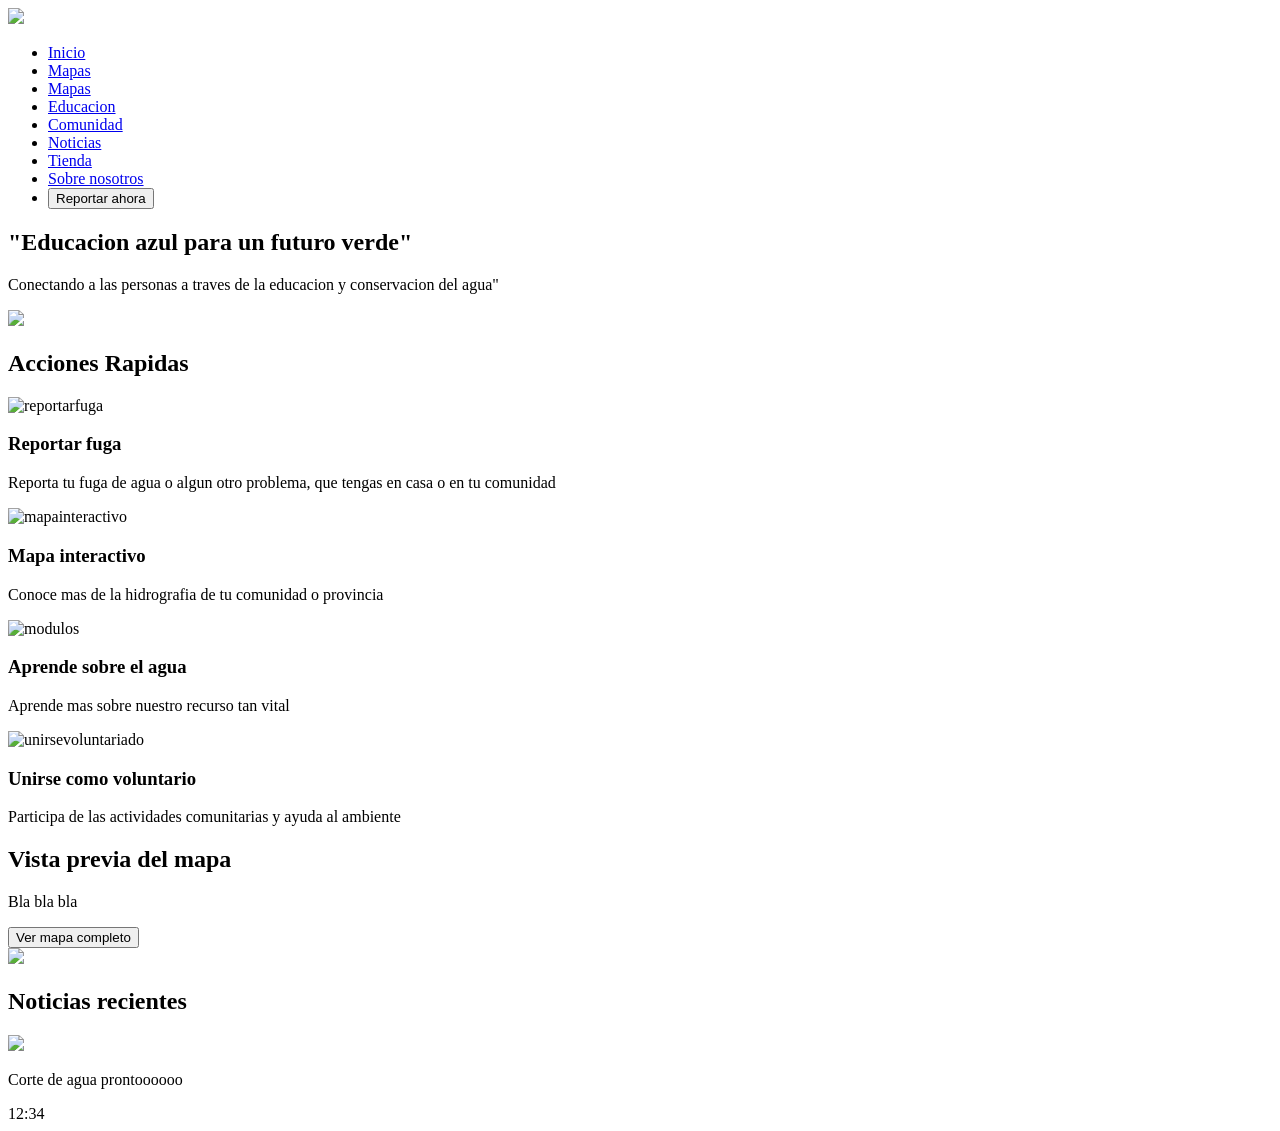
==== index.html @ cac5df7e "Este es el index sin revisar" ====
<!DOCTYPE html>
<html lang="en">
<head>
    <meta charset="UTF-8">
    <meta name="viewport" content="width=device-width, initial-scale=1.0">
    <title>CleardropWebPage</title>
</head>
<body>
    <header>
        <img src="#cleardroplogo"> <!--Esto va en la esquina superior izquierda-->
        <nav class="Menu-navegacion"> <!--Falta llenar el nav con las direcciones de las otras paginas-->
            <ul>
                <li><a href="#inicio">Inicio</a></li>
                <li><a href="#mapas">Mapas</a></li>
                <li><a href="#reportes">Mapas</a></li>
                <li><a href="#educacion">Educacion</a></li>
                <li><a href="#comunidad">Comunidad</a></li>
                <li><a href="#noticias">Noticias</a></li>
                <li><a href="#tienda">Tienda</a></li>
                <li><a href="#sobrenosotros">Sobre nosotros</a></li>
                <li><button type="button" class="reportar">Reportar ahora</button></li> <!--Boton de reporte. Debe ir en la esquina superior derecha-->
            </ul>
        </nav>
    </header>
    <main>
        <section class="hero">
            <h1>"Educacion azul para un futuro verde"</h1>
            <p>Conectando a las personas a traves de la educacion y conservacion del agua"</p><!--Modificar este parrafo con uno nuestro.-->
            <img src="#cleardroplogogrande">
        </section>
        <section class="quick-actions">
            <h2>Acciones Rapidas</h2><!--Cambien el nombre, no me gusta-->
            <div class="cards-container">
                <article class="card">
                    <img src="#reportarfugaimagen" alt="reportarfuga">
                    <h3>Reportar fuga</h3>
                    <p>Reporta tu fuga de agua o algun otro problema, que tengas en casa o en tu comunidad</p><!--Arreglar-->
                </article>
                <article class="card">
                    <img src="#mapaimagen" alt="mapainteractivo">
                    <h3>Mapa interactivo</h3>
                    <p>Conoce mas de la hidrografia de tu comunidad o provincia</p><!--Arreglar-->
                </article>
                <article class="card">
                    <img src="#modulosimagen" alt="modulos">
                    <h3>Aprende sobre el agua</h3>
                    <p>Aprende mas sobre nuestro recurso tan vital<p><!--Arreglar-->
                </article>
                <article class="card">
                    <img src="unirsevoluntariadoimagen" alt="unirsevoluntariado">
                    <h3>Unirse como voluntario</h3>
                    <p>Participa de las actividades comunitarias y ayuda al ambiente</p><!--Arreglar-->
                </article>
            </div>
        </section>
        <section class="map-preview">
            <h2>Vista previa del mapa</h2>
            <p>Bla bla bla</p><!--Agregar descripcion-->
            <button class="buttonmap">Ver mapa completo</button>
            <div class="map-container"></div> <!--Revisar y terminar toda esta seccion que viene, o sea el div-->
            <img src="mapagrande"> <!--Esta imagen es para simular el mapa en tiempo real que queremos tener-->
        </section>
        <section class="noticias">
            <h2>Noticias recientes</h2>
            <div class="noticias-banner">
                <img src="#icono-campanaroja-notificacion">
                <p>Corte de agua prontoooooo</p>
                <time>12:34</time><!--Se supone que la hora va a la derecha-->
            </div>
        </section>
    </main>
</body>
</html>
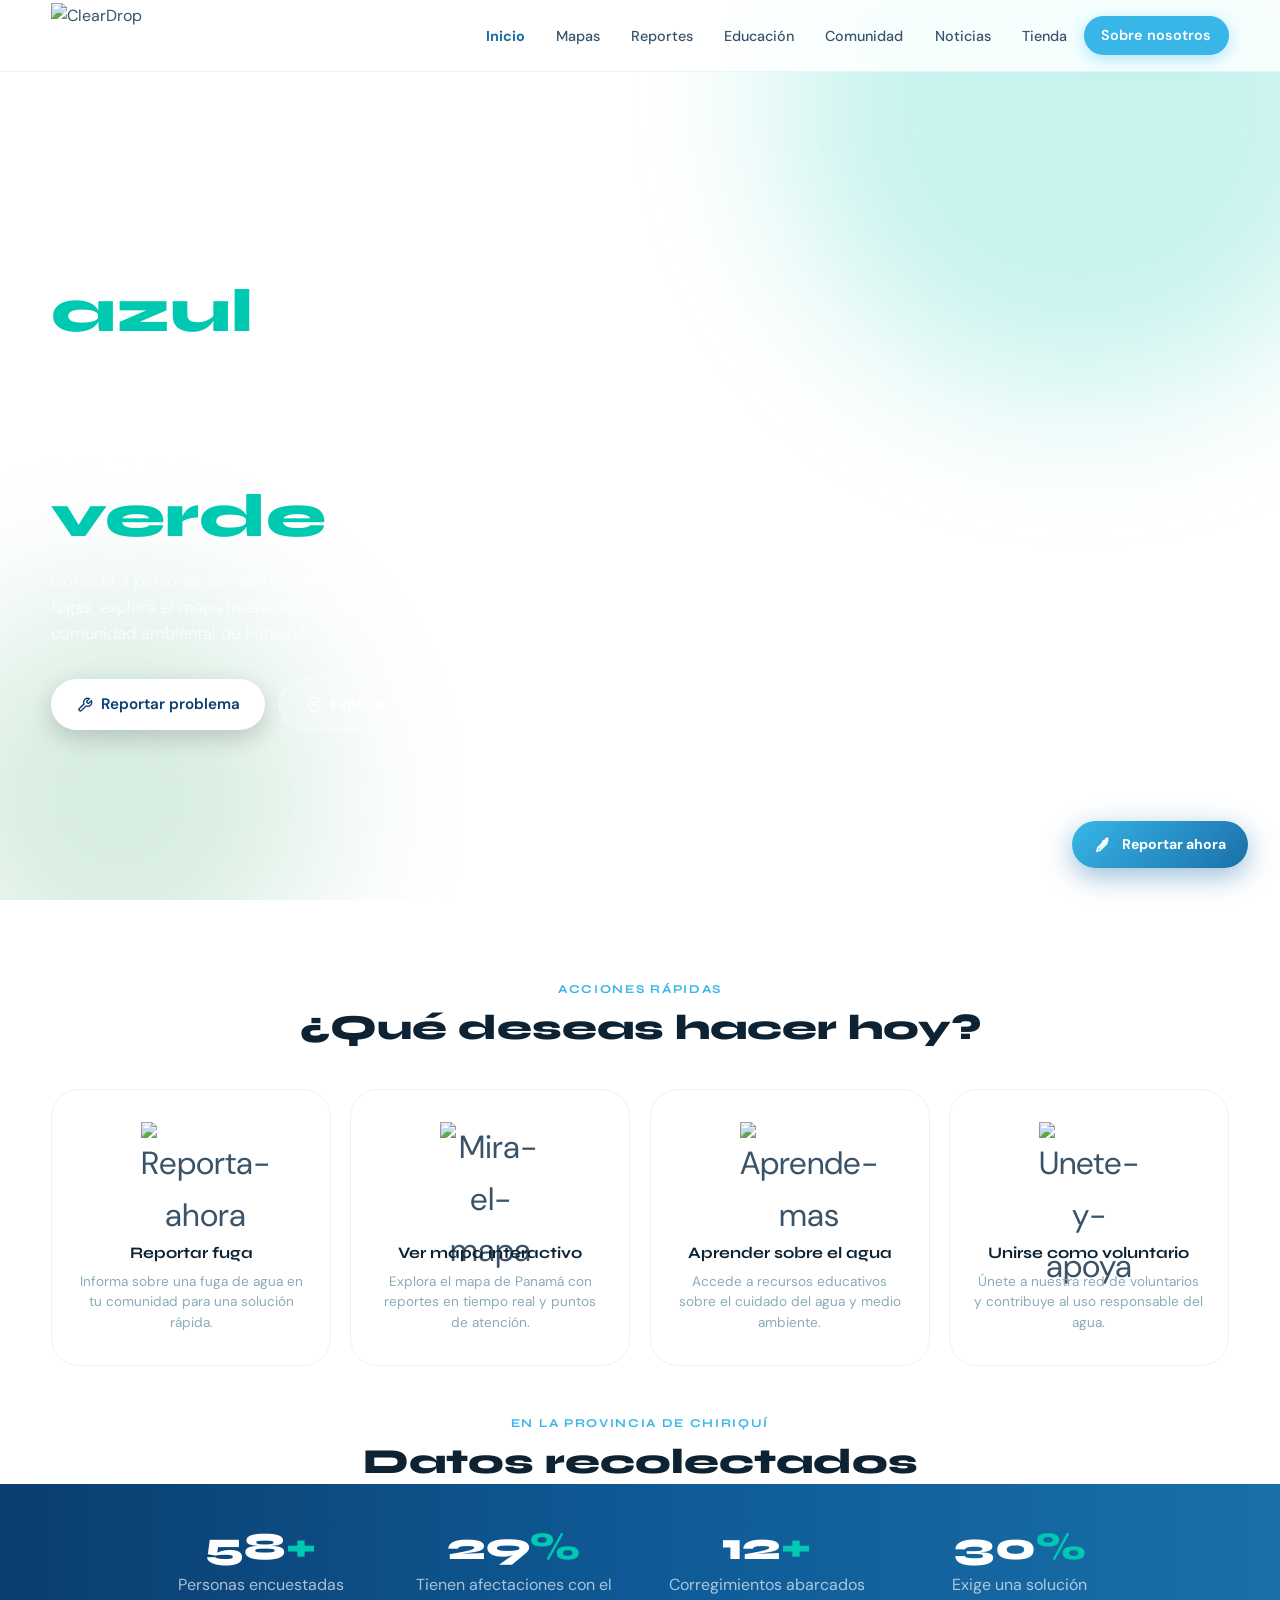
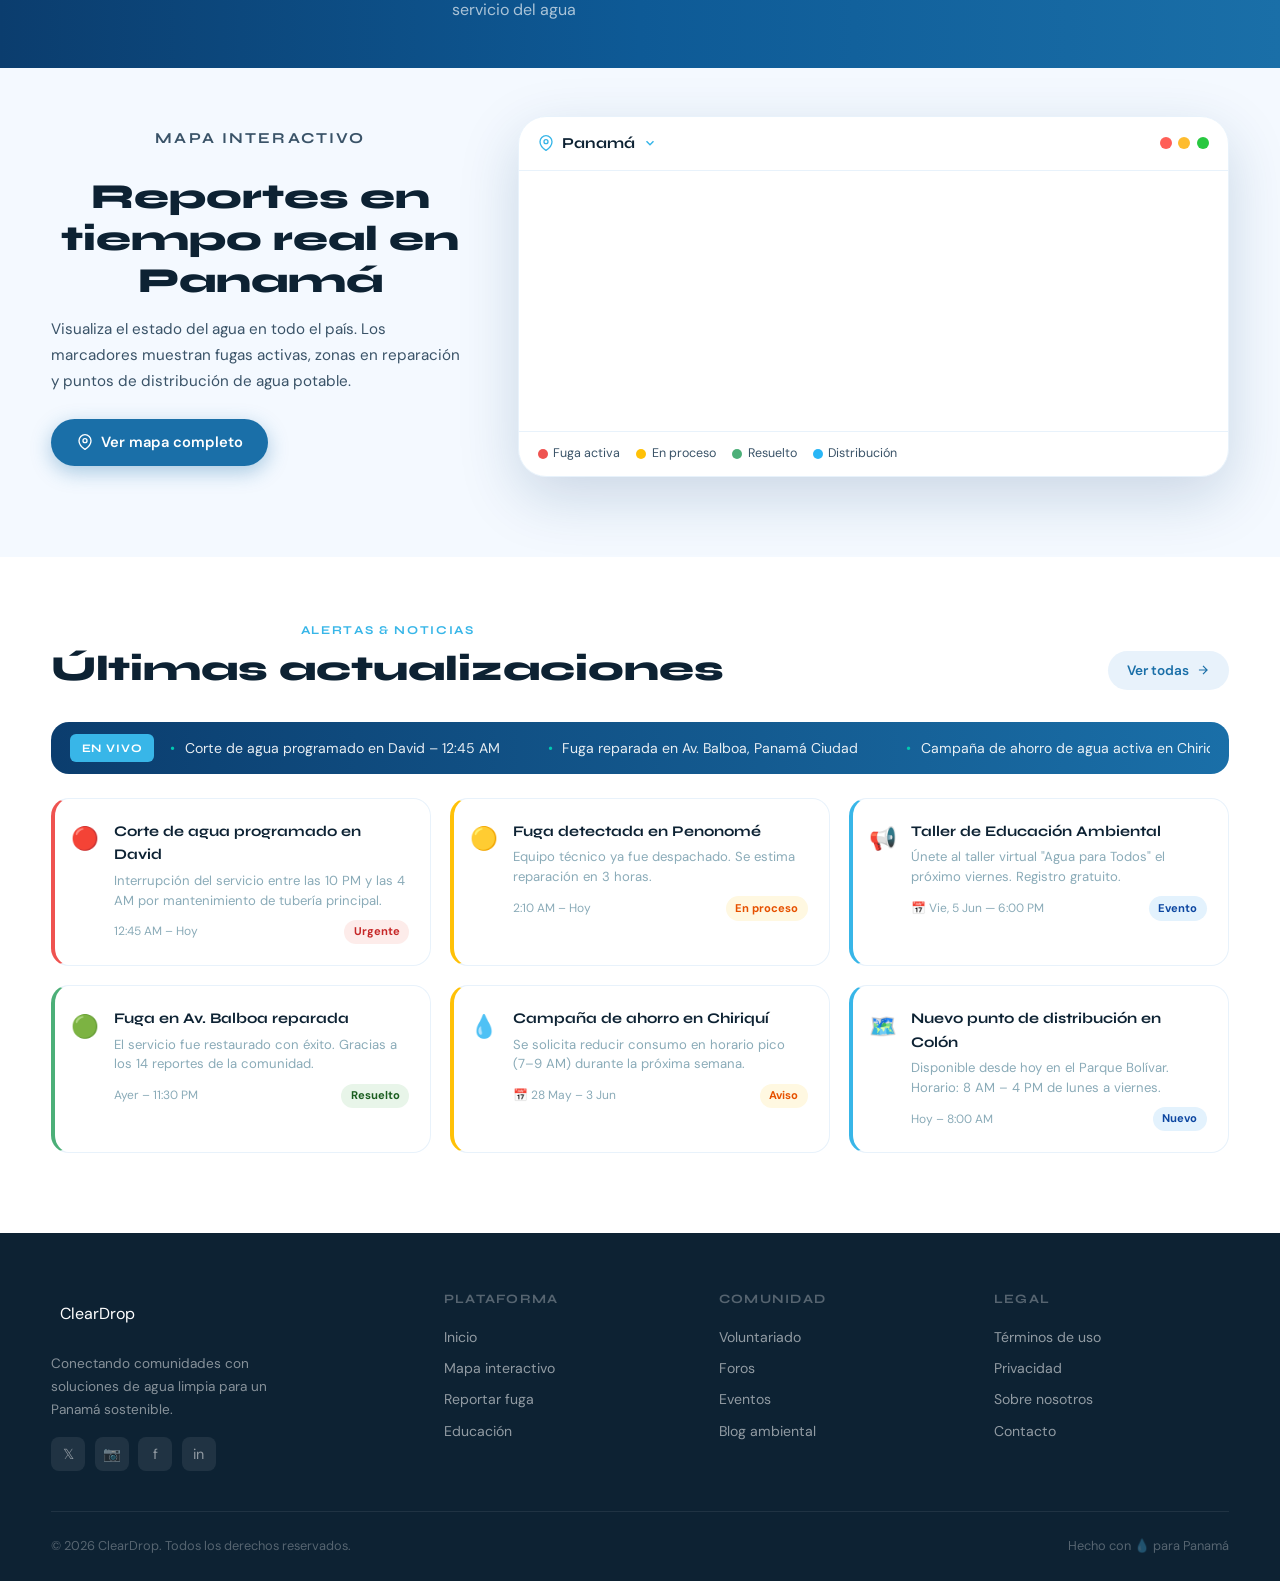
==== commit 61fb5071: "Add files via upload" ====
--- a/index.html
+++ b/index.html
@@ -1,73 +1,652 @@
 <!DOCTYPE html>
-<html lang="en">
+<html lang="es">
 <head>
-    <meta charset="UTF-8">
-    <meta name="viewport" content="width=device-width, initial-scale=1.0">
-    <title>CleardropWebPage</title>
+<meta charset="UTF-8" />
+<meta name="viewport" content="width=device-width, initial-scale=1.0" />
+<title>ClearDrop</title>
+<meta name="description" content="ClearDrop busca conectar y dar voz a las comunidades afectadas por problemas del agua"/>
+<meta content="img/Logosinfondo.png" property="og:image"/>
+
+<!-- Google Fonts -->
+<link rel="preconnect" href="https://fonts.googleapis.com" />
+<link rel="preconnect" href="https://fonts.gstatic.com" crossorigin />
+<link href="https://fonts.googleapis.com/css2?family=Syne:wght@400;600;700;800&family=DM+Sans:ital,opsz,wght@0,9..40,300;0,9..40,400;0,9..40,500;1,9..40,300&display=swap" rel="stylesheet" />
+
+<!-- Leaflet CSS & JS para el mapa dinamico--> <!--No está terminada esta parte, falta agregar el mapa a la página web como tal-->
+<!--<link rel="stylesheet" href="https://cdnjs.cloudflare.com/ajax/libs/leaflet/1.9.4/leaflet.min.css"/>
+<script src="https://cdnjs.cloudflare.com/ajax/libs/leaflet/1.9.4/leaflet.min.js"></script>-->
+
+<!-- Google Fonts -->
+  <link rel="preconnect" href="https://fonts.googleapis.com" />
+  <link rel="preconnect" href="https://fonts.gstatic.com" crossorigin />
+  <link href="https://fonts.googleapis.com/css2?family=Syne:wght@400;600;700;800&family=DM+Sans:ital,opsz,wght@0,9..40,300;0,9..40,400;0,9..40,500;1,9..40,300&display=swap" rel="stylesheet" />
+
+<link rel="stylesheet" href="style.css" />
+<script src="script.js" defer></script>
 </head>
 <body>
-    <header>
-        <img src="#cleardroplogo"> <!--Esto va en la esquina superior izquierda-->
-        <nav class="Menu-navegacion"> <!--Falta llenar el nav con las direcciones de las otras paginas-->
-            <ul>
-                <li><a href="#inicio">Inicio</a></li>
-                <li><a href="#mapas">Mapas</a></li>
-                <li><a href="#reportes">Mapas</a></li>
-                <li><a href="#educacion">Educacion</a></li>
-                <li><a href="#comunidad">Comunidad</a></li>
-                <li><a href="#noticias">Noticias</a></li>
-                <li><a href="#tienda">Tienda</a></li>
-                <li><a href="#sobrenosotros">Sobre nosotros</a></li>
-                <li><button type="button" class="reportar">Reportar ahora</button></li> <!--Boton de reporte. Debe ir en la esquina superior derecha-->
-            </ul>
-        </nav>
-    </header>
-    <main>
-        <section class="hero">
-            <h1>"Educacion azul para un futuro verde"</h1>
-            <p>Conectando a las personas a traves de la educacion y conservacion del agua"</p><!--Modificar este parrafo con uno nuestro.-->
-            <img src="#cleardroplogogrande">
-        </section>
-        <section class="quick-actions">
-            <h2>Acciones Rapidas</h2><!--Cambien el nombre, no me gusta-->
-            <div class="cards-container">
-                <article class="card">
-                    <img src="#reportarfugaimagen" alt="reportarfuga">
-                    <h3>Reportar fuga</h3>
-                    <p>Reporta tu fuga de agua o algun otro problema, que tengas en casa o en tu comunidad</p><!--Arreglar-->
-                </article>
-                <article class="card">
-                    <img src="#mapaimagen" alt="mapainteractivo">
-                    <h3>Mapa interactivo</h3>
-                    <p>Conoce mas de la hidrografia de tu comunidad o provincia</p><!--Arreglar-->
-                </article>
-                <article class="card">
-                    <img src="#modulosimagen" alt="modulos">
-                    <h3>Aprende sobre el agua</h3>
-                    <p>Aprende mas sobre nuestro recurso tan vital<p><!--Arreglar-->
-                </article>
-                <article class="card">
-                    <img src="unirsevoluntariadoimagen" alt="unirsevoluntariado">
-                    <h3>Unirse como voluntario</h3>
-                    <p>Participa de las actividades comunitarias y ayuda al ambiente</p><!--Arreglar-->
-                </article>
-            </div>
-        </section>
-        <section class="map-preview">
-            <h2>Vista previa del mapa</h2>
-            <p>Bla bla bla</p><!--Agregar descripcion-->
-            <button class="buttonmap">Ver mapa completo</button>
-            <div class="map-container"></div> <!--Revisar y terminar toda esta seccion que viene, o sea el div-->
-            <img src="mapagrande"> <!--Esta imagen es para simular el mapa en tiempo real que queremos tener-->
-        </section>
-        <section class="noticias">
-            <h2>Noticias recientes</h2>
-            <div class="noticias-banner">
-                <img src="#icono-campanaroja-notificacion">
-                <p>Corte de agua prontoooooo</p>
-                <time>12:34</time><!--Se supone que la hora va a la derecha-->
-            </div>
-        </section>
-    </main>
+
+<!-- =========================================================
+
+NAVBAR
+
+========================================================= -->
+<nav class="navbar">
+<div class="container">
+
+<!-- Logo -->
+<!--<img src="img/Logosinfondo.png" class="nav-logo" alt="ClearDropLogo">-->
+<img src="img/Captura_de_pantalla_2026-05-28_153221-removebg-preview.png" class="nav-logo-nombre" alt="ClearDrop">
+
+<!-- Droplet SVG Logo -->
+ <!--
+<svg viewBox="0 0 36 36" fill="none" xmlns="http://www.w3.org/2000/svg">
+<path d="M18 3C18 3 6 14.5 6 22C6 28.627 11.373 34 18 34C24.627 34 30 28.627 30 22C30 14.5 18 3Z" fill="url(#dropGrad)" />
+<path d="M14 24C14 24 16 20 20 20C22 20 23.5 21 24 22" stroke="white" stroke-width="1.8" stroke-linecap="round" />
+<circle cx="20" cy="17" r="2.5" fill="white" opacity=".7" />
+<defs>
+<linearGradient id="dropGrad" x1="6" y1="3" x2="30" y2="34" gradientUnits="userSpaceOnUse">
+<stop stop-color="#38B6E8"/>
+<stop offset="1" stop-color="#0B7DBD"/>
+</linearGradient>
+</defs>
+</svg>
+<span class="nav-logo-text">Clear<span>Drop</span></span>
+</a> -->
+
+<!-- links para las otras secciones. Aún no están configuradas -->
+<ul class="nav-links">
+<li><a href="prueba1.html" class="active">Inicio</a></li>
+<li><a href="#mapa">Mapas</a></li>
+<li><a href="#reportes">Reportes</a></li>
+<li><a href="#educacion">Educación</a></li>
+<li><a href="#comunidad">Comunidad</a></li>
+<li><a href="#noticias">Noticias</a></li>
+<li><a href="#tienda">Tienda</a></li>
+<li><a href="#nosotros" class="nav-cta">Sobre nosotros</a></li>
+</ul>
+
+<!-- Menú de hamburguesa para dispositivos móviles -->
+<button class="nav-hamburger" id="menuBtn" aria-label="Abrir menú">
+<span></span><span></span><span></span>
+</button>
+</div>
+</nav>
+
+<!-- Interfaz del nav en móviles -->
+<div class="mobile-nav" id="mobileNav">
+<button class="mobile-nav-close" id="menuClose">✕</button>
+<a href="prueba1.html">Inicio</a>
+<a href="#mapa">Mapas</a>
+<a href="#reportes">Reportes</a>
+<a href="#educacion">Educación</a>
+<a href="#comunidad">Comunidad</a>
+<a href="#tienda">Tienda</a>
+<a href="#noticias">Noticias</a>
+<a href="#nosotros">Sobre nosotros</a>
+</div>
+
+<!-- =========================================================
+
+HERO
+
+========================================================= -->
+<section class="hero" id="inicio">
+<!--Video hero-->
+<video autoplay muted loop playinline class="hero-video"> <!--Esto permite que el video se reproduzca en bucle, al igual que en silencio. El playinline es para que se reproduzca en el lugar donde se define-->
+    <source src="video/herovideoCD.mp4" type="video/mp4">
+</video>
+
+<div class="hero-blob hero-blob-1"></div>
+<div class="hero-blob hero-blob-2"></div>
+
+<div class="container">
+
+<div class="hero-content">
+<!--<div class="hero-badge">
+<span class="hero-badge-dot"></span>
+Plataforma activa en Panamá
+</div>-->
+
+<h1 class="hero-title">
+Educación <span>azul</span><br/>para un futuro <span>verde</span>
+</h1>
+
+<p class="hero-sub">
+Conecta a personas con soluciones de agua. Reporta fugas, explora el mapa interactivo y únete a la comunidad ambiental de Panamá.
+</p>
+
+<div class="hero-actions">
+<a href="#reportes" class="btn btn-primary">
+
+<!-- wrench icon -->
+<svg width="16" height="16" fill="none" stroke="currentColor" stroke-width="2" viewBox="0 0 24 24"><path d="M14.7 6.3a1 1 0 0 0 0 1.4l1.6 1.6a1 1 0 0 0 1.4 0l3.77-3.77a6 6 0 0 1-7.94 7.94l-6.91 6.91a2.12 2.12 0 0 1-3-3l6.91-6.91a6 6 0 0 1 7.94-7.94l-3.76 3.76z"/></svg>
+Reportar problema
+</a>
+
+<a href="#mapa" class="btn btn-outline">
+<svg width="16" height="16" fill="none" stroke="currentColor" stroke-width="2" viewBox="0 0 24 24"><path d="M21 10c0 7-9 13-9 13s-9-6-9-13a9 9 0 0 1 18 0z"/><circle cx="12" cy="10" r="3"/></svg>
+Explorar mapa
+</a>
+</div>
+</div>
+
+<!-- Visual --> <!--
+<div class="hero-visual">
+<div class="drop-container">-->
+
+<!-- Big animated water drop SVG --><!--
+<svg class="drop-svg" viewBox="0 0 260 300" xmlns="http://www.w3.org/2000/svg">
+<defs>
+<radialGradient id="dg1" cx="40%" cy="30%" r="65%">
+<stop offset="0%" stop-color="#72EAD0"/>
+<stop offset="50%" stop-color="#38B6E8"/>
+<stop offset="100%" stop-color="#0B5C9E"/>
+</radialGradient>
+
+<radialGradient id="dg2" cx="35%" cy="25%" r="45%">
+<stop offset="0%" stop-color="rgba(255,255,255,.55)"/>
+<stop offset="100%" stop-color="rgba(255,255,255,0)"/>
+</radialGradient>
+
+<filter id="soft-shadow">
+<feDropShadow dx="0" dy="10" stdDeviation="18" flood-color="rgba(0,40,80,.4)"/>
+</filter>
+
+</defs>-->
+
+<!-- Main drop body --><!--
+<path d="M130 20 C130 20 30 110 30 180 C30 235 75 275 130 275 C185 275 230 235 230 180 C230 110 130 20 130 20 Z"
+fill="url(#dg1)" filter="url(#soft-shadow)"/>-->
+
+<!-- Specular highlight --><!--
+<path d="M130 20 C130 20 30 110 30 180 C30 235 75 275 130 275 C185 275 230 235 230 180 C230 110 130 20 130 20 Z"
+fill="url(#dg2)"/>-->
+
+<!-- Inner shine --><!--
+<ellipse cx="100" cy="110" rx="18" ry="32" fill="rgba(255,255,255,.28)" transform="rotate(-20,100,110)"/>
+-->
+
+<!-- Leaf icon inside drop --><!--
+<g transform="translate(75, 145) scale(1.1)">-->
+
+<!-- leaf shape --><!--
+<path d="M50 10 C80 10 90 40 60 60 C50 66 30 60 20 45 C10 30 20 10 50 10 Z" fill="#4CAF78" opacity=".9"/>
+<path d="M50 10 C50 10 50 40 35 60" stroke="rgba(255,255,255,.7)" stroke-width="1.8" stroke-linecap="round" fill="none"/>
+<path d="M50 10 C50 10 65 35 55 58" stroke="rgba(255,255,255,.5)" stroke-width="1.2" stroke-linecap="round" fill="none"/>
+</g>
+</svg>-->
+
+<!-- Ripple rings --><!--
+<div class="ripple-ring"></div>
+<div class="ripple-ring"></div>
+<div class="ripple-ring"></div>
+</div>-->
+
+<!-- Stat chips --><!---
+<div class="stat-chip stat-chip-1">
+<div class="chip-icon" style="background:#E8F6FD">💧</div>
+<div>
+<div style="font-size:.7rem;color:var(--gray-mid);font-weight:400">Fugas reportadas</div>
+<div>1,240+</div>
+</div>
+</div>
+
+<div class="stat-chip stat-chip-2">
+<div class="chip-icon" style="background:#E8F9EE">🌿</div>
+<div>
+<div style="font-size:.7rem;color:var(--gray-mid);font-weight:400">Voluntarios activos</div>
+<div>3,800+</div>
+</div>
+</div>
+</div>
+</div>-->
+
+<!-- Wave --><!--
+<div class="hero-wave">
+<svg xmlns="http://www.w3.org/2000/svg" viewBox="0 0 1200 80" preserveAspectRatio="none">
+<path d="M0,40 C200,10 400,70 600,45 C800,20 1000,65 1200,40 L1200,80 L0,80 Z" fill="white"/>
+</svg>
+</div> -->
+</section>
+
+<!-- =========================================================
+
+QUICK ACTIONS
+
+========================================================= -->
+<section class="quick-actions" id="reportes">
+<div class="container">
+<div class="quick-actions-header reveal">
+<p class="section-label">Acciones rápidas</p>
+<h2 class="section-title">¿Qué deseas hacer hoy?</h2>
+</div>
+
+<div class="actions-grid">
+
+<!-- Card 1 -->
+<div class="action-card reveal">
+<div class="action-icon-wrap ac-blue">
+    <img src="img/reporteimg.png" alt="Reporta-ahora">
+</div>
+<h3 class="action-title">Reportar fuga</h3>
+<p class="action-desc">Informa sobre una fuga de agua en tu comunidad para una solución rápida.</p>
+</div>
+
+<!-- Card 2 -->
+<div class="action-card reveal" style="transition-delay:.08s">
+<div class="action-icon-wrap ac-teal">
+    <img src="img/mapaimg.png" alt="Mira-el-mapa">
+</div>
+<h3 class="action-title">Ver mapa interactivo</h3>
+<p class="action-desc">Explora el mapa de Panamá con reportes en tiempo real y puntos de atención.</p>
+</div>
+
+<!-- Card 3 -->
+<div class="action-card reveal" style="transition-delay:.16s" id="educacion">
+<div class="action-icon-wrap ac-green">
+    <img src="img/módulosimg.png" alt="Aprende-mas">
+</div>
+<h3 class="action-title">Aprender sobre el agua</h3>
+<p class="action-desc">Accede a recursos educativos sobre el cuidado del agua y medio ambiente.</p>
+</div>
+
+<!-- Card 4 -->
+<div class="action-card reveal" style="transition-delay:.24s" id="comunidad">
+<div class="action-icon-wrap ac-amber">
+    <img src="img/voluntariadoimg.png" alt="Unete-y-apoya">
+</div>
+<h3 class="action-title">Unirse como voluntario</h3>
+<p class="action-desc">Únete a nuestra red de voluntarios y contribuye al uso responsable del agua.</p>
+</div>
+</div>
+</div>
+</section>
+
+<!-- =========================================================
+
+STATS STRIP
+
+========================================================= -->
+<p class="section-label">En la provincia de Chiriquí</p>
+<h2 class="section-title">Datos recolectados</h2>
+<div class="stats-strip">
+<div class="container">
+<div class="stats-grid">
+<div class="stat-item reveal">
+<div class="stat-value" data-target="121">0<span>+</span></div>
+<div class="stat-label">Personas encuestadas</div>
+</div>
+
+<div class="stat-item reveal" style="transition-delay:.1s">
+<div class="stat-value" data-target="61">0<span>%</span></div>
+<div class="stat-label">Tienen afectaciones con el servicio del agua</div>
+</div>
+
+<div class="stat-item reveal" style="transition-delay:.2s">
+<div class="stat-value" data-target="25">0<span>+</span></div>
+<div class="stat-label">Corregimientos abarcados</div>
+</div>
+
+<div class="stat-item reveal" style="transition-delay:.3s">
+<div class="stat-value" data-target="62">0<span>%</span></div>
+<div class="stat-label">Exige una solución</div>
+</div>
+</div>
+</div>
+</div>
+
+<!-- =========================================================
+
+Mapa referencia: Lo siguiente es solo una idea visual del mapa que vincularemos con un API, es por es que por el momento colocamos esto.
+
+========================================================= -->
+<!--<section class="map-section" id="mapa">
+<div class="container">-->
+
+<!-- Info --><!--
+<div class="map-info reveal">
+<p class="section-label">Mapa interactivo</p>
+<h2 class="section-title">Reportes en tiempo real en Panamá</h2>
+<p>Visualiza el estado del agua en todo el país. Los marcadores muestran fugas activas, zonas en reparación y puntos de distribución de agua potable.</p>
+<a href="#" class="btn-map">
+<svg width="16" height="16" fill="none" stroke="currentColor" stroke-width="2" viewBox="0 0 24 24"><path d="M21 10c0 7-9 13-9 13s-9-6-9-13a9 9 0 0 1 18 0z"/><circle cx="12" cy="10" r="3"/></svg>
+Ver mapa completo
+</a>
+</div>-->
+
+<!-- Widget --><!--
+<div class="map-widget reveal" style="transition-delay:.15s">
+<div class="map-widget-header">
+<div class="map-selector">
+<svg width="16" height="16" fill="none" stroke="currentColor" stroke-width="2" viewBox="0 0 24 24"><path d="M21 10c0 7-9 13-9 13s-9-6-9-13a9 9 0 0 1 18 0z"/><circle cx="12" cy="10" r="3"/></svg>
+Panamá
+<svg width="14" height="14" fill="none" stroke="currentColor" stroke-width="2.5" viewBox="0 0 24 24"><path d="M6 9l6 6 6-6"/></svg>
+</div>
+
+<div class="traffic-lights">
+<span class="tl-red"></span>
+<span class="tl-amber"></span>
+<span class="tl-green"></span>
+</div>
+</div>
+
+<div class="map-canvas" id="mapCanvas">-->
+
+<!-- Panama SVG map (simplified outline) --><!--
+<svg class="panama-map" viewBox="0 0 700 220" xmlns="http://www.w3.org/2000/svg">
+<defs>
+<linearGradient id="landGrad" x1="0" y1="0" x2="0" y2="1">
+<stop offset="0%" stop-color="#C8E6A0"/>
+<stop offset="100%" stop-color="#9DCC72"/>
+</linearGradient>
+</defs>-->
+
+<!-- Simplified Panama land mass --><!--
+<path d="
+M 50,120 C 60,100 80,90 100,85 C 120,80 130,88 150,82
+C 175,75 190,60 215,55 C 235,51 245,58 265,54
+C 285,50 295,40 320,38 C 345,36 355,44 375,42
+C 400,40 415,30 440,28 C 465,26 475,35 500,33
+C 525,31 540,22 560,25 C 580,28 590,40 610,45
+C 630,50 645,45 660,55
+L 665,80 C 645,75 625,80 605,85
+C 580,90 565,82 545,88
+C 520,95 505,108 480,112
+C 460,115 445,108 425,112
+C 400,117 385,130 360,135
+C 340,139 325,132 305,138
+C 280,145 265,160 245,162
+C 225,164 210,155 190,158
+C 165,162 150,175 130,172
+C 110,169 100,155 80,150
+C 65,146 52,138 50,120 Z
+" fill="url(#landGrad)" stroke="#7AAD55" stroke-width="1.5"/>-->
+
+<!-- Canal zone highlight --><!--
+<path d="M 330,60 C 335,85 338,108 342,130" stroke="rgba(56,182,232,.7)" stroke-width="3" stroke-dasharray="5,3" fill="none"/>
+</svg>-->
+
+<!-- Markers --><!--
+<div class="map-marker red m1" data-tip="Fuga activa – Panamá Ciudad"></div>
+<div class="map-marker green m2" data-tip="Resuelto – Colón"></div>
+<div class="map-marker yellow m3" data-tip="En proceso – Chitré"></div>
+<div class="map-marker blue m4" data-tip="Distribución – Las Tablas"></div>
+<div class="map-marker green m5" data-tip="Resuelto – David"></div>
+<div class="map-marker red m6" data-tip="Fuga activa – Penonomé"></div>-->
+
+<!-- Tooltip --><!--
+<div class="map-tooltip" id="mapTooltip"></div>-->
+
+<!-- Zoom controls --><!--
+<div class="map-zoom">
+<button aria-label="Acercar">+</button>
+<button aria-label="Alejar">−</button>
+</div>
+</div>
+
+<div class="map-legend">
+<div class="legend-item"><div class="legend-dot" style="background:#EF5350"></div>Fuga activa</div>
+<div class="legend-item"><div class="legend-dot" style="background:#FFC107"></div>En proceso</div>
+<div class="legend-item"><div class="legend-dot" style="background:#4CAF78"></div>Resuelto</div>
+<div class="legend-item"><div class="legend-dot" style="background:#29B6F6"></div>Distribución</div>
+</div>
+</div>
+</div>
+</section>-->
+
+<!-- =========================================================
+       MAP PREVIEW
+  ========================================================= -->
+  <section class="map-section" id="mapa">
+    <div class="container">
+      <!-- Info -->
+      <div class="map-info reveal">
+        <p class="section-label">Mapa interactivo</p>
+        <h2 class="section-title">Reportes en tiempo real en Panamá</h2>
+        <p>Visualiza el estado del agua en todo el país. Los marcadores muestran fugas activas, zonas en reparación y puntos de distribución de agua potable.</p>
+        <a href="#" class="btn-map">
+          <svg width="16" height="16" fill="none" stroke="currentColor" stroke-width="2" viewBox="0 0 24 24"><path d="M21 10c0 7-9 13-9 13s-9-6-9-13a9 9 0 0 1 18 0z"/><circle cx="12" cy="10" r="3"/></svg>
+          Ver mapa completo
+        </a>
+      </div>
+
+      <!-- Widget -->
+      <div class="map-widget reveal" style="transition-delay:.15s">
+        <div class="map-widget-header">
+          <div class="map-selector">
+            <svg width="16" height="16" fill="none" stroke="currentColor" stroke-width="2" viewBox="0 0 24 24"><path d="M21 10c0 7-9 13-9 13s-9-6-9-13a9 9 0 0 1 18 0z"/><circle cx="12" cy="10" r="3"/></svg>
+            Panamá
+            <svg width="14" height="14" fill="none" stroke="currentColor" stroke-width="2.5" viewBox="0 0 24 24"><path d="M6 9l6 6 6-6"/></svg>
+          </div>
+          <div class="traffic-lights">
+            <span class="tl-red"></span>
+            <span class="tl-amber"></span>
+            <span class="tl-green"></span>
+          </div>
+        </div>
+
+        <div class="map-canvas" id="mapCanvas">
+          <div id="googleMap"></div>
+        </div>
+
+        <div class="map-legend">
+          <div class="legend-item"><div class="legend-dot" style="background:#EF5350"></div>Fuga activa</div>
+          <div class="legend-item"><div class="legend-dot" style="background:#FFC107"></div>En proceso</div>
+          <div class="legend-item"><div class="legend-dot" style="background:#4CAF78"></div>Resuelto</div>
+          <div class="legend-item"><div class="legend-dot" style="background:#29B6F6"></div>Distribución</div>
+        </div>
+      </div>
+    </div>
+  </section>
+
+<!-- =========================================================
+
+NEWS / ALERTS
+
+========================================================= -->
+<section class="news-section" id="noticias">
+<div class="container">
+<div class="news-header reveal">
+
+<div>
+<p class="section-label">Alertas &amp; Noticias</p>
+<h2 class="section-title">Últimas actualizaciones</h2>
+</div>
+
+<a href="#" class="btn-secondary">
+Ver todas
+<svg width="14" height="14" fill="none" stroke="currentColor" stroke-width="2" viewBox="0 0 24 24"><path d="M5 12h14M12 5l7 7-7 7"/></svg>
+</a>
+</div>
+
+<!-- Ticker -->
+<div class="ticker-banner reveal" style="transition-delay:.1s">
+<span class="ticker-label">En vivo</span>
+<div class="ticker-track">
+<div class="ticker-inner">
+<span>Corte de agua programado en David – 12:45 AM</span>
+<span>Fuga reparada en Av. Balboa, Panamá Ciudad</span>
+<span>Campaña de ahorro de agua activa en Chiriquí</span>
+<span>Nuevo punto de distribución en Colón</span>
+<span>Taller de educación ambiental – Registro abierto</span>
+</div>
+</div>
+</div>
+
+<!-- Alert cards -->
+<div class="alerts-grid">
+
+<!-- Card 1 -->
+<div class="alert-card ac-danger reveal">
+<span class="alert-icon">🔴</span>
+<div class="alert-body">
+<h4 class="alert-title">Corte de agua programado en David</h4>
+<p class="alert-desc">Interrupción del servicio entre las 10 PM y las 4 AM por mantenimiento de tubería principal.</p>
+<div class="alert-meta">
+<span class="alert-time"> 12:45 AM – Hoy</span>
+<span class="alert-tag tag-red">Urgente</span>
+</div>
+</div>
+</div>
+
+<!-- Card 2 -->
+<div class="alert-card ac-warning reveal" style="transition-delay:.1s">
+<span class="alert-icon">🟡</span>
+<div class="alert-body">
+<h4 class="alert-title">Fuga detectada en Penonomé</h4>
+<p class="alert-desc">Equipo técnico ya fue despachado. Se estima reparación en 3 horas.</p>
+<div class="alert-meta">
+<span class="alert-time"> 2:10 AM – Hoy</span>
+<span class="alert-tag tag-yellow">En proceso</span>
+</div>
+</div>
+</div>
+
+<!-- Card 3 -->
+<div class="alert-card ac-info reveal" style="transition-delay:.2s">
+<span class="alert-icon">📢</span>
+<div class="alert-body">
+<h4 class="alert-title">Taller de Educación Ambiental</h4>
+<p class="alert-desc">Únete al taller virtual "Agua para Todos" el próximo viernes. Registro gratuito.</p>
+<div class="alert-meta">
+<span class="alert-time">📅 Vie, 5 Jun — 6:00 PM</span>
+<span class="alert-tag tag-blue">Evento</span>
+</div>
+</div>
+</div>
+
+<!-- Card 4 -->
+<div class="alert-card ac-success reveal" style="transition-delay:.05s">
+<span class="alert-icon">🟢</span>
+<div class="alert-body">
+<h4 class="alert-title">Fuga en Av. Balboa reparada</h4>
+<p class="alert-desc">El servicio fue restaurado con éxito. Gracias a los 14 reportes de la comunidad.</p>
+<div class="alert-meta">
+<span class="alert-time"> Ayer – 11:30 PM</span>
+<span class="alert-tag tag-green">Resuelto</span>
+</div>
+</div>
+</div>
+
+<!-- Card 5 -->
+<div class="alert-card ac-warning reveal" style="transition-delay:.15s">
+<span class="alert-icon">💧</span>
+<div class="alert-body">
+<h4 class="alert-title">Campaña de ahorro en Chiriquí</h4>
+<p class="alert-desc">Se solicita reducir consumo en horario pico (7–9 AM) durante la próxima semana.</p>
+<div class="alert-meta">
+<span class="alert-time">📅 28 May – 3 Jun</span>
+<span class="alert-tag tag-yellow">Aviso</span>
+</div>
+</div>
+</div>
+
+<!-- Card 6 -->
+<div class="alert-card ac-info reveal" style="transition-delay:.25s">
+<span class="alert-icon">🗺️</span>
+<div class="alert-body">
+<h4 class="alert-title">Nuevo punto de distribución en Colón</h4>
+<p class="alert-desc">Disponible desde hoy en el Parque Bolívar. Horario: 8 AM – 4 PM de lunes a viernes.</p>
+<div class="alert-meta">
+<span class="alert-time"> Hoy – 8:00 AM</span>
+<span class="alert-tag tag-blue">Nuevo</span>
+</div>
+</div>
+</div>
+</div>
+</div>
+</section>
+
+<!-- =========================================================
+
+FOOTER
+
+========================================================= -->
+<footer class="footer" id="nosotros">
+<div class="container">
+<div class="footer-grid">
+
+<!-- Brand -->
+<div class="footer-brand">
+<a href="#" class="nav-logo">
+<svg viewBox="0 0 36 36" fill="none" xmlns="http://www.w3.org/2000/svg" style="width:32px;height:32px">
+<path d="M18 3C18 3 6 14.5 6 22C6 28.627 11.373 34 18 34C24.627 34 30 28.627 30 22C30 14.5 18 3Z" fill="url(#dropGrad2)" />
+<circle cx="20" cy="17" r="2.5" fill="white" opacity=".7" />
+<defs>
+<linearGradient id="dropGrad2" x1="6" y1="3" x2="30" y2="34" gradientUnits="userSpaceOnUse">
+<stop stop-color="#38B6E8"/><stop offset="1" stop-color="#0B7DBD"/>
+</linearGradient>
+</defs>
+</svg>
+<span class="nav-logo-text" style="color:white">Clear<span>Drop</span></span>
+</a>
+<p>Conectando comunidades con soluciones de agua limpia para un Panamá sostenible.</p>
+
+<div class="social-row">
+<a href="#" class="social-btn" aria-label="Twitter">𝕏</a>
+<a href="#" class="social-btn" aria-label="Instagram">📷</a>
+<a href="#" class="social-btn" aria-label="Facebook">f</a>
+<a href="#" class="social-btn" aria-label="LinkedIn">in</a>
+</div>
+</div>
+
+<!-- Plataforma -->
+<div>
+<p class="footer-heading">Plataforma</p>
+<ul class="footer-links">
+<li><a href="#">Inicio</a></li>
+<li><a href="#mapa">Mapa interactivo</a></li>
+<li><a href="#reportes">Reportar fuga</a></li>
+<li><a href="#educacion">Educación</a></li>
+</ul>
+</div>
+
+<!-- Comunidad -->
+<div>
+<p class="footer-heading">Comunidad</p>
+<ul class="footer-links">
+<li><a href="#">Voluntariado</a></li>
+<li><a href="#">Foros</a></li>
+<li><a href="#">Eventos</a></li>
+<li><a href="#">Blog ambiental</a></li>
+</ul>
+</div>
+
+<!-- Legal -->
+<div>
+<p class="footer-heading">Legal</p>
+<ul class="footer-links">
+<li><a href="#">Términos de uso</a></li>
+<li><a href="#">Privacidad</a></li>
+<li><a href="#">Sobre nosotros</a></li>
+<li><a href="#">Contacto</a></li>
+</ul>
+</div>
+</div>
+
+<div class="footer-bottom">
+<span>© 2026 ClearDrop. Todos los derechos reservados.</span>
+<span>Hecho con 💧 para Panamá</span>
+</div>
+</div>
+</footer>
+
+<!-- =========================================================
+
+FLOATING ACTION BUTTON
+
+========================================================= -->
+<a href="#reportes" class="fab" aria-label="Reportar ahora">
+<svg viewBox="0 0 24 24" fill="none" stroke="currentColor" stroke-width="2.2">
+<path d="M18 3a3 3 0 0 0-3 3l-3 1-1 4 4-1 3-3V3z"/>
+<path d="M18 6 7 17"/>
+<path d="M4 20l4-1 9-9-3-3-9 9-1 4z"/>
+</svg>
+Reportar ahora
+</a>
+
+<script src="script.js"></script>
+<script async src="https://maps.googleapis.com/maps/api/js?key=AIzaSyAehDZcKKFUEwb3p1dW0iS8HtBbddp5efg&callback=initMap"></script>
 </body>
 </html>
--- a/style.css
+++ b/style.css
@@ -0,0 +1,1319 @@
+/* ============================================================
+
+CSS: Propiedades persolizadas
+
+============================================================ */
+:root { 
+/*Paleta de colores preasignada*/
+--blue-deep: #0B3D6E;
+--blue-mid: #1A6FA8;
+--blue-sky: #38B6E8;
+--teal: #00C9B1;
+--green: #4CAF78;
+--green-light: #84D9A3;
+--white: #FFFFFF;
+--off-white: #F4F9FF;
+--gray-light: #E8F2FB;
+--gray-mid: #8AABB8;
+--text-dark: #0D2233;
+--text-body: #3A5368;
+/*Paleta de colores nuestra*/
+/*--frozen-water: #bee9e8ff;
+--pacific-blue: #62b6cbff;
+--yale-blue: #1b4965ff;
+--pale-sky: #cae9ffff;
+--fresh-sky: #5fa8d3ff;
+--frosted-mint: #d8f3dcff;
+--celadon: #b7e4c7ff;
+--celadon-2: #95d5b2ff;
+--mint-leaf: #74c69dff;
+--mint-leaf-2: #52b788ff;
+--sea-green: #40916cff;
+--dark-emerald: #2d6a4fff;
+--pine-teal: #1b4332ff;
+--evergreen: #081c15ff;*/
+--shadow-sm: 0 2px 12px rgba(11,61,110,.08);
+--shadow-md: 0 8px 32px rgba(11,61,110,.14);
+--shadow-lg: 0 20px 60px rgba(11,61,110,.18);
+--radius-sm: 10px;
+--radius-md: 18px;
+--radius-lg: 28px;
+--radius-xl: 40px;
+--font-head: 'Syne', sans-serif;
+--font-body: 'DM Sans', sans-serif;
+--nav-h: 72px;
+--transition: 0.3s cubic-bezier(.4,0,.2,1);
+}
+
+/* ============================================================
+
+Animaciones de inicio y reinicio de la página
+
+============================================================ */
+*, *::before, *::after { box-sizing: border-box; margin: 0; padding: 0; }
+html { scroll-behavior: smooth; }
+
+body {
+font-family: var(--font-body);
+color: var(--text-body);
+background: var(--white);
+overflow-x: hidden;
+line-height: 1.6;
+}
+
+img { display: block; max-width: 100%; }
+
+a { text-decoration: none; color: inherit; }
+
+button { cursor: pointer; font-family: var(--font-body); border: none; }
+
+ul { list-style: none; }
+
+/* ============================================================
+
+Barra de desplazamiento
+
+============================================================ */
+::-webkit-scrollbar { width: 6px; }
+::-webkit-scrollbar-track { background: var(--gray-light); }
+::-webkit-scrollbar-thumb { background: var(--blue-sky); border-radius: 99px; }
+
+/* ============================================================
+
+Utilidades generales
+
+============================================================ */
+.container {
+width: min(1180px, 92vw);
+margin-inline: auto;
+}
+
+.section-label {
+font-family: var(--font-head);
+font-size: .75rem;
+font-weight: 700;
+letter-spacing: .14em;
+text-transform: uppercase;
+color: var(--blue-sky);
+margin-bottom: .5rem;
+text-align: center;
+}
+
+.section-title {
+font-family: var(--font-head);
+font-size: clamp(1.6rem, 3vw, 2.2rem);
+font-weight: 800;
+color: var(--text-dark);
+line-height: 1.2;
+text-align: center;
+}
+
+/* ============================================================
+
+Animaciones personalizadas
+
+============================================================ */
+@keyframes floatDrop {
+0%, 100% { transform: translateY(0) rotate(-2deg); }
+50% { transform: translateY(-18px) rotate(2deg); }
+} /*Animación de caída flotante para las formas en el hero */
+
+@keyframes ripple {
+0% { transform: scale(0.85); opacity: .6; }
+100% { transform: scale(1.45); opacity: 0; }
+} /* Animación de expansión y desvanecimiento para los anillos de onda*/
+
+@keyframes fadeUp {
+from { opacity: 0; transform: translateY(28px); }
+to { opacity: 1; transform: translateY(0); }
+} /* Animación de aparición con desplazamiento hacia arriba */
+
+@keyframes fadeIn {
+from { opacity: 0; }
+to { opacity: 1; }
+} /* Animación de aparición gradual sin desplazamiento */
+
+@keyframes slideLeft {
+from { opacity: 0; transform: translateX(40px); }
+to { opacity: 1; transform: translateX(0); }
+} /* Animación de aparición con desplazamiento de derecha a izquierda */
+
+@keyframes ticker {
+0% { transform: translateX(100%); }
+100% { transform: translateX(-100%); }
+} /* Animación con desplazamiento de la cinta de noticias */
+
+/* @keyframes pulse-dot {
+0%, 100% { box-shadow: 0 0 0 0 rgba(76,175,120,.5); }
+50% { box-shadow: 0 0 0 8px rgba(76,175,120,0); }
+} */
+
+/* @keyframes waveAnim {
+0% { d: path("M0,40 C300,10 700,70 1200,40 L1200,80 L0,80 Z"); }
+50% { d: path("M0,60 C300,30 700,90 1200,60 L1200,80 L0,80 Z"); }
+100% { d: path("M0,40 C300,10 700,70 1200,40 L1200,80 L0,80 Z"); }
+} */
+
+@keyframes navReveal {
+from { opacity: 0; transform: translateY(-100%); }
+to { opacity: 1; transform: translateY(0); }
+} /* Animación de aparición para la barra de navegación */
+
+/* ============================================================
+
+Barra de navegación (NAV BAR)
+
+============================================================ */
+.navbar {
+position: fixed;
+inset-block-start: 0;
+inset-inline: 0;
+height: var(--nav-h);
+background: rgba(255,255,255,.88);
+backdrop-filter: blur(16px) saturate(180%);
+-webkit-backdrop-filter: blur(16px) saturate(180%);
+border-bottom: 1px solid rgba(56,182,232,.12);
+z-index: 1000;
+animation: navReveal .5s ease both;
+}
+
+.navbar .container {
+height: 100%;
+display: flex;
+align-items: center;
+gap: 2rem;
+}
+
+/* Logo */
+.nav-logo-nombre {
+display: flex;
+align-items: center;
+gap: .55rem;
+flex-shrink: 0;
+height: 65px;
+width: 275px;
+}
+
+.nav-logo {
+display: flex;
+align-items: center;
+gap: .55rem;
+flex-shrink: 0;
+height: 50px;
+width: 65px;
+}
+
+/*.nav-logo svg { width: 36px; height: 36px; }
+
+.nav-logo-text {
+font-family: var(--font-head);
+font-size: 1.25rem;
+font-weight: 800;
+color: var(--blue-deep);
+letter-spacing: -.02em;
+}
+
+.nav-logo-text span { color: var(--blue-sky); }*/
+
+/* Links */
+.nav-links {
+display: flex;
+align-items: center;
+gap: .15rem;
+margin-inline-start: auto;
+}
+
+.nav-links a {
+font-size: .9rem;
+font-weight: 500;
+color: var(--text-body);
+padding: .45rem .9rem;
+border-radius: var(--radius-sm);
+transition: color var(--transition), background var(--transition);
+white-space: nowrap;
+}
+
+.nav-links a:hover {
+color: var(--blue-mid);
+background: rgba(56,182,232,.1);
+}
+
+.nav-links a.active { color: var(--blue-mid); font-weight: 700; }
+
+/* CTA button in nav */
+.nav-cta {
+display: inline-flex;
+align-items: center;
+gap: .4rem;
+background: var(--blue-sky);
+color: var(--white) !important;
+padding: .5rem 1.1rem !important;
+border-radius: 99px !important;
+font-weight: 600 !important;
+box-shadow: 0 4px 16px rgba(56,182,232,.38);
+transition: transform var(--transition), box-shadow var(--transition) !important;
+}
+
+.nav-cta:hover {
+transform: translateY(-2px);
+box-shadow: 0 8px 24px rgba(56,182,232,.48) !important;
+background: #2aabd9 !important;
+}
+
+/* Hamburger (mobile) */
+.nav-hamburger {
+display: none;
+flex-direction: column;
+gap: 5px;
+margin-inline-start: auto;
+padding: 6px;
+cursor: pointer;
+background: none;
+}
+
+.nav-hamburger span {
+width: 24px; height: 2px;
+background: var(--blue-deep);
+border-radius: 2px;
+transition: var(--transition);
+}
+
+/* ============================================================
+
+HERO
+
+============================================================ */
+.hero {
+min-height: 100svh;
+padding-top: var(--nav-h);
+/*background: linear-gradient(135deg, #0D3B6E 0%, #1A7FC4 45%, #3AC8E0 75%, #72EAC0 100%);*/
+position: relative;
+overflow: hidden;
+display: flex;
+align-items: center;
+}
+
+.hero-overlay {
+position: absolute;
+inset: 0;
+background: rgba(0, 0, 0, 0.75); /*Ajusta la opacidad del overlay al gusto*/
+z-index: 1; /*Ajusta como las capas*/
+}
+/* Subtle animated shapes */
+.hero-blob {
+position: absolute;
+border-radius: 50%;
+filter: blur(80px);
+opacity: .22;
+pointer-events: none;
+z-index: 1;
+}
+
+.hero-blob-1 {
+width: 600px; height: 600px;
+background: #00C9B1;
+top: -200px; right: -100px;
+animation: floatDrop 8s ease-in-out infinite;
+}
+
+.hero-blob-2 {
+width: 400px; height: 400px;
+background: #4CAF78;
+bottom: -100px; left: -80px;
+animation: floatDrop 10s ease-in-out infinite reverse;
+}
+
+.hero-video {
+position: absolute;
+top: 0;
+left: 0;
+width: 100%;
+height: 100%;
+object-fit: cover; /* fills without stretching */
+z-index: 0;
+}
+
+/* Wave at bottom */
+.hero-wave {
+position: absolute;
+bottom: -1px; left: 0;
+width: 100%; overflow: hidden;
+line-height: 0;
+}
+
+.hero-wave svg { display: block; width: 100%; height: 80px; }
+
+.hero .container {
+position: relative;
+z-index: 2;
+display: grid;
+grid-template-columns: 1fr 1fr;
+align-items: center;
+gap: 3rem;
+padding-block: 4rem 6rem;
+}
+
+.hero-content { animation: fadeUp .8s .1s both; }
+
+.hero-badge {
+display: inline-flex;
+align-items: center;
+gap: .5rem;
+background: rgba(255,255,255,.18);
+backdrop-filter: blur(8px);
+border: 1px solid rgba(255,255,255,.3);
+border-radius: 99px;
+padding: .35rem .85rem;
+font-size: .8rem;
+font-weight: 600;
+color: #fff;
+margin-bottom: 1.2rem;
+letter-spacing: .03em;
+}
+
+.hero-badge-dot {
+width: 8px; height: 8px;
+background: var(--teal);
+border-radius: 50%;
+animation: pulse-dot 2s infinite;
+}
+
+.hero-title {
+font-family: var(--font-head);
+font-size: clamp(2.2rem, 5.5vw, 3.8rem);
+font-weight: 800;
+color: var(--white);
+line-height: 1.12;
+margin-bottom: 1rem;
+}
+
+.hero-title span { color: var(--teal); }
+
+.hero-sub {
+font-size: 1.05rem;
+color: rgba(255,255,255,.82);
+max-width: 420px;
+margin-bottom: 2rem;
+font-weight: 300;
+}
+
+.hero-actions {
+display: flex;
+flex-wrap: wrap;
+gap: .85rem;
+}
+
+.btn {
+display: inline-flex;
+align-items: center;
+gap: .5rem;
+border-radius: 99px;
+font-weight: 600;
+font-size: .95rem;
+padding: .75rem 1.6rem;
+transition: transform var(--transition), box-shadow var(--transition);
+}
+
+.btn:hover { transform: translateY(-3px); }
+
+.btn-primary {
+background: var(--white);
+color: var(--blue-deep);
+box-shadow: 0 8px 24px rgba(0,0,0,.18);
+}
+
+.btn-primary:hover { box-shadow: 0 14px 36px rgba(0,0,0,.22); }
+
+.btn-outline {
+background: rgba(255,255,255,.15);
+color: var(--white);
+border: 1.5px solid rgba(255,255,255,.55);
+backdrop-filter: blur(6px);
+}
+
+.btn-outline:hover {
+background: rgba(255,255,255,.25);
+border-color: rgba(255,255,255,.9);
+}
+
+/* Hero visual */
+.hero-visual {
+display: flex;
+justify-content: center;
+align-items: center;
+animation: slideLeft .9s .2s both;
+}
+
+
+.drop-container {
+position: relative;
+width: 280px; height: 280px;
+}
+
+.drop-container svg.drop-svg {
+width: 100%; height: 100%;
+animation: floatDrop 5s ease-in-out infinite;
+filter: drop-shadow(0 24px 48px rgba(0,0,0,.25));
+}
+
+/* Ripple rings */
+.ripple-ring {
+position: absolute;
+bottom: -20px; left: 50%;
+transform: translateX(-50%);
+width: 120px; height: 40px;
+border-radius: 50%;
+border: 2px solid rgba(255,255,255,.5);
+animation: ripple 2.5s ease-out infinite;
+}
+
+.ripple-ring:nth-child(2) { animation-delay: .8s; }
+
+.ripple-ring:nth-child(3) { animation-delay: 1.6s; }
+
+/* Floating stat chips */
+.stat-chip {
+position: absolute;
+background: rgba(255,255,255,.95);
+border-radius: var(--radius-md);
+padding: .6rem .9rem;
+box-shadow: var(--shadow-md);
+display: flex;
+align-items: center;
+gap: .5rem;
+font-size: .8rem;
+font-weight: 600;
+color: var(--text-dark);
+animation: fadeIn 1s ease both;
+}
+
+.stat-chip .chip-icon {
+width: 28px; height: 28px;
+border-radius: 8px;
+display: grid;
+place-items: center;
+font-size: 1rem;
+}
+
+.stat-chip-1 { top: 10px; left: -30px; animation-delay: 1s; }
+
+.stat-chip-2 { bottom: 40px; right: -20px; animation-delay: 1.3s; }
+
+/* ============================================================
+
+Acciones Rápidas (QUICK ACTIONS)
+
+============================================================ */
+.quick-actions {
+padding: 5rem 0 3rem;
+background: var(--white);
+}
+
+.quick-actions-header {
+text-align: center;
+margin-bottom: 2.5rem;
+animation: fadeUp .6s ease both;
+}
+
+.actions-grid {
+display: grid;
+grid-template-columns: repeat(4, 1fr);
+gap: 1.2rem;
+}
+
+.action-card {
+background: var(--white);
+border: 1.5px solid var(--gray-light);
+border-radius: var(--radius-lg);
+padding: 2rem 1.5rem;
+text-align: center;
+cursor: pointer;
+transition: transform var(--transition), box-shadow var(--transition), border-color var(--transition);
+position: relative;
+overflow: hidden;
+}
+
+.action-card::before {
+content: '';
+position: absolute;
+inset: 0;
+background: linear-gradient(135deg, rgba(56,182,232,.07), rgba(76,175,120,.05));
+opacity: 0;
+transition: opacity var(--transition);
+border-radius: inherit;
+}
+
+.action-card:hover {
+transform: translateY(-8px);
+box-shadow: var(--shadow-lg);
+border-color: var(--blue-sky);
+}
+
+.action-card:hover::before { opacity: 1; }
+
+.action-icon-wrap {
+width: 100px; height: 100px;
+border-radius: 20px;
+display: grid;
+place-items: center;
+margin: 0 auto 1.1rem;
+font-size: 2rem;
+transition: transform var(--transition);
+}
+
+.action-card:hover .action-icon-wrap { transform: scale(1.12) rotate(-4deg); }
+
+/*.ac-blue { background: linear-gradient(135deg, #E8F6FD, #C8EDFB); }
+
+.ac-teal { background: linear-gradient(135deg, #E0FAF7, #B8F4ED); }
+
+.ac-green { background: linear-gradient(135deg, #E8F9EE, #C6EED5); }
+
+.ac-amber { background: linear-gradient(135deg, #FFF8E8, #FAEABB); }*/
+
+.action-title {
+font-family: var(--font-head);
+font-size: 1rem;
+font-weight: 700;
+color: var(--text-dark);
+margin-bottom: .4rem;
+}
+
+.action-desc {
+font-size: .85rem;
+color: var(--gray-mid);
+line-height: 1.5;
+}
+
+/* ============================================================
+
+Vista previa del mapa interactivo (MAP PREVIEW)
+
+============================================================ */
+/*.map-section {
+padding: 3rem 0 5rem;
+background: var(--off-white);
+position: relative;
+}
+
+.map-section .container {
+display: grid;
+grid-template-columns: 1fr 1.7fr;
+gap: 3rem;
+align-items: center;
+}
+
+.map-info { animation: fadeUp .7s ease both; }
+
+.map-info .section-title { margin-bottom: .9rem; }
+
+.map-info p {
+font-size: .95rem;
+color: var(--text-body);
+margin-bottom: 1.5rem;
+line-height: 1.7;
+}
+
+.btn-map {
+display: inline-flex;
+align-items: center;
+gap: .5rem;
+background: var(--blue-mid);
+color: var(--white);
+border-radius: 99px;
+font-weight: 600;
+font-size: .92rem;
+padding: .75rem 1.6rem;
+box-shadow: 0 6px 20px rgba(26,111,168,.35);
+transition: transform var(--transition), box-shadow var(--transition);
+}
+
+.btn-map:hover {
+transform: translateY(-3px);
+box-shadow: 0 10px 28px rgba(26,111,168,.45);
+}*/
+
+/* Map widget */
+/*.map-widget {
+background: var(--white);
+border-radius: var(--radius-lg);
+box-shadow: var(--shadow-lg);
+overflow: hidden;
+border: 1.5px solid var(--gray-light);
+animation: slideLeft .8s ease both;
+}
+
+.map-widget-header {
+display: flex;
+align-items: center;
+justify-content: space-between;
+padding: .9rem 1.2rem;
+border-bottom: 1px solid var(--gray-light);
+}
+
+.map-selector {
+display: flex;
+align-items: center;
+gap: .5rem;
+font-family: var(--font-head);
+font-weight: 700;
+font-size: .95rem;
+color: var(--text-dark);
+}
+
+.map-selector svg { color: var(--blue-sky); }
+
+.traffic-lights {
+display: flex;
+gap: .4rem;
+}
+
+.traffic-lights span {
+width: 12px; height: 12px;
+border-radius: 50%;
+}
+
+.tl-red { background: #FF5F57; }
+
+.tl-amber { background: #FEBC2E; }
+
+.tl-green { background: #28C840; }*/
+
+/* SVG Panama map */
+/*.map-canvas {
+position: relative;
+background: linear-gradient(180deg, #D4EFFE 0%, #B8E4FC 100%);
+padding: 1rem;
+min-height: 240px;
+overflow: hidden;
+}
+
+.map-canvas svg.panama-map {
+width: 100%;
+height: 220px;
+}*/
+
+/* Map markers */
+/*.map-marker {
+position: absolute;
+width: 18px; height: 18px;
+border-radius: 50% 50% 50% 0;
+transform: rotate(-45deg);
+box-shadow: 0 2px 8px rgba(0,0,0,.25);
+cursor: pointer;
+transition: transform var(--transition);
+}
+
+.map-marker:hover { transform: rotate(-45deg) scale(1.3); }
+
+.map-marker.red { background: #EF5350; }
+
+.map-marker.green { background: #4CAF78; }
+
+.map-marker.yellow { background: #FFC107; }
+
+.map-marker.blue { background: #29B6F6; }*/
+
+/* Positions (approximate Panama geography) */
+/*.m1 { top: 48%; left: 74%; }
+
+.m2 { top: 35%; left: 55%; }
+
+.m3 { top: 55%; left: 42%; }
+
+.m4 { top: 62%; left: 62%; }
+
+.m5 { top: 40%; left: 30%; }
+
+.m6 { top: 30%; left: 65%; }
+
+.map-zoom {
+position: absolute;
+bottom: 1rem; right: 1rem;
+display: flex;
+flex-direction: column;
+gap: 2px;
+}
+
+.map-zoom button {
+width: 28px; height: 28px;
+background: var(--white);
+border: 1px solid var(--gray-light);
+border-radius: 6px;
+font-size: 1rem;
+color: var(--text-dark);
+display: grid;
+place-items: center;
+transition: background var(--transition);
+}
+
+.map-zoom button:hover { background: var(--gray-light); }
+
+.map-legend {
+display: flex;
+gap: 1rem;
+padding: .75rem 1.2rem;
+border-top: 1px solid var(--gray-light);
+flex-wrap: wrap;
+}
+
+.legend-item {
+display: flex;
+align-items: center;
+gap: .35rem;
+font-size: .78rem;
+color: var(--text-body);
+}
+
+.legend-dot {
+width: 10px; height: 10px;
+border-radius: 50%;
+}*/
+
+/* Map tooltip */
+/*.map-tooltip {
+position: absolute;
+background: var(--blue-deep);
+color: var(--white);
+font-size: .75rem;
+font-weight: 600;
+padding: .35rem .7rem;
+border-radius: 8px;
+pointer-events: none;
+white-space: nowrap;
+opacity: 0;
+transition: opacity .2s;
+z-index: 10;
+}
+
+.map-tooltip.visible { opacity: 1; }*/
+
+/* ============================================================
+   Mapa dinámico bueno
+============================================================ */
+.map-section {
+  padding: 3rem 0 5rem;
+  background: var(--off-white);
+  position: relative;
+}
+
+.map-section .container {
+  display: grid;
+  grid-template-columns: 1fr 1.7fr;
+  gap: 3rem;
+  align-items: center;
+}
+
+.map-info { animation: fadeUp .7s ease both; }
+
+.map-info .section-title { margin-bottom: .9rem; }
+
+.map-info p {
+  font-size: .95rem;
+  color: var(--text-body);
+  margin-bottom: 1.5rem;
+  line-height: 1.7;
+}
+
+.btn-map {
+  display: inline-flex;
+  align-items: center;
+  gap: .5rem;
+  background: var(--blue-mid);
+  color: var(--white);
+  border-radius: 99px;
+  font-weight: 600;
+  font-size: .92rem;
+  padding: .75rem 1.6rem;
+  box-shadow: 0 6px 20px rgba(26,111,168,.35);
+  transition: transform var(--transition), box-shadow var(--transition);
+}
+.btn-map:hover {
+  transform: translateY(-3px);
+  box-shadow: 0 10px 28px rgba(26,111,168,.45);
+}
+
+/* Map widget */
+.map-widget {
+  background: var(--white);
+  border-radius: var(--radius-lg);
+  box-shadow: var(--shadow-lg);
+  overflow: hidden;
+  border: 1.5px solid var(--gray-light);
+  animation: slideLeft .8s ease both;
+}
+
+.map-widget-header {
+  display: flex;
+  align-items: center;
+  justify-content: space-between;
+  padding: .9rem 1.2rem;
+  border-bottom: 1px solid var(--gray-light);
+}
+
+.map-selector {
+  display: flex;
+  align-items: center;
+  gap: .5rem;
+  font-family: var(--font-head);
+  font-weight: 700;
+  font-size: .95rem;
+  color: var(--text-dark);
+}
+.map-selector svg { color: var(--blue-sky); }
+
+.traffic-lights {
+  display: flex;
+  gap: .4rem;
+}
+.traffic-lights span {
+  width: 12px; height: 12px;
+  border-radius: 50%;
+}
+.tl-red   { background: #FF5F57; }
+.tl-amber { background: #FEBC2E; }
+.tl-green { background: #28C840; }
+
+/* Google Maps canvas */
+.map-canvas {
+  position: relative;
+  overflow: hidden;
+}
+
+#googleMap {
+  width: 100%;
+  height: 260px;
+}
+
+.map-legend {
+  display: flex;
+  gap: 1rem;
+  padding: .75rem 1.2rem;
+  border-top: 1px solid var(--gray-light);
+  flex-wrap: wrap;
+}
+.legend-item {
+  display: flex;
+  align-items: center;
+  gap: .35rem;
+  font-size: .78rem;
+  color: var(--text-body);
+}
+.legend-dot {
+  width: 10px; height: 10px;
+  border-radius: 50%;
+}
+
+/* ============================================================
+
+NEWS / ALERTS SECTION
+
+============================================================ */
+.news-section {
+padding: 4rem 0 5rem;
+background: var(--white);
+}
+
+.news-header {
+display: flex;
+align-items: flex-end;
+justify-content: space-between;
+margin-bottom: 2rem;
+flex-wrap: wrap;
+gap: 1rem;
+}
+
+.btn-secondary {
+display: inline-flex;
+align-items: center;
+gap: .4rem;
+background: var(--gray-light);
+color: var(--blue-mid);
+border-radius: 99px;
+font-weight: 600;
+font-size: .85rem;
+padding: .55rem 1.2rem;
+transition: background var(--transition);
+}
+
+.btn-secondary:hover { background: #d0e9f7; }
+
+/* Cinta de noticias */
+.ticker-banner {
+background: linear-gradient(90deg, var(--blue-deep) 0%, var(--blue-mid) 100%);
+border-radius: var(--radius-md);
+padding: .75rem 1.2rem;
+display: flex;
+align-items: center;
+gap: 1rem;
+margin-bottom: 1.5rem;
+overflow: hidden;
+
+}
+
+.ticker-label {
+background: var(--blue-sky);
+color: var(--white);
+font-family: var(--font-head);
+font-size: .72rem;
+font-weight: 700;
+letter-spacing: .08em;
+text-transform: uppercase;
+padding: .3rem .7rem;
+border-radius: 6px;
+flex-shrink: 0;
+}
+
+.ticker-track {
+overflow: hidden;
+flex: 1;
+}
+
+.ticker-inner {
+display: inline-flex;
+gap: 3rem;
+animation: ticker 24s linear infinite;
+white-space: nowrap;
+}
+
+.ticker-inner span {
+color: rgba(255,255,255,.9);
+font-size: .88rem;
+}
+
+.ticker-inner span::before {
+content: '•';
+color: var(--teal);
+margin-right: .6rem;
+}
+
+/* Alert cards grid */
+.alerts-grid {
+display: grid;
+grid-template-columns: repeat(3, 1fr);
+gap: 1.2rem;
+}
+
+.alert-card {
+border-radius: var(--radius-md);
+padding: 1.3rem 1.3rem 1.3rem 1rem;
+border-left: 4px solid transparent;
+background: var(--white);
+border: 1.5px solid var(--gray-light);
+border-left-width: 4px;
+display: flex;
+gap: .9rem;
+align-items: flex-start;
+transition: transform var(--transition), box-shadow var(--transition);
+cursor: pointer;
+}
+
+.alert-card:hover {
+transform: translateY(-4px);
+box-shadow: var(--shadow-md);
+}
+
+.ac-danger { border-left-color: #EF5350; }
+
+.ac-warning { border-left-color: #FFC107; }
+
+.ac-info { border-left-color: var(--blue-sky); }
+
+.ac-success { border-left-color: var(--green); }
+
+.alert-icon {
+font-size: 1.4rem;
+flex-shrink: 0;
+margin-top: .1rem;
+}
+
+.alert-body { flex: 1; }
+
+.alert-title {
+font-family: var(--font-head);
+font-size: .92rem;
+font-weight: 700;
+color: var(--text-dark);
+margin-bottom: .25rem;
+}
+
+.alert-desc {
+font-size: .82rem;
+color: var(--gray-mid);
+line-height: 1.5;
+}
+
+.alert-meta {
+display: flex;
+align-items: center;
+justify-content: space-between;
+margin-top: .6rem;
+}
+
+.alert-time {
+font-size: .75rem;
+color: var(--gray-mid);
+}
+
+.alert-tag {
+font-size: .7rem;
+font-weight: 700;
+padding: .2rem .6rem;
+border-radius: 99px;
+}
+
+.tag-red { background: #FDECEA; color: #C62828; }
+
+.tag-yellow { background: #FFF8E1; color: #E65100; }
+
+.tag-blue { background: #E3F2FD; color: #0D47A1; }
+
+.tag-green { background: #E8F5E9; color: #1B5E20; }
+
+/* ============================================================
+
+Estadísticas (Stats)
+
+============================================================ */
+.stats-strip {
+background: linear-gradient(90deg, var(--blue-deep) 0%, #0E5A96 50%, var(--blue-mid) 100%);
+padding: 2.8rem 0;
+}
+
+.stats-strip .container {
+text-align: center;
+}
+
+.stats-grid {
+display: grid;
+grid-template-columns: repeat(4, 1fr);
+gap: 2rem;
+justify-items: center;
+max-width: 980px;
+margin: 0 auto;
+}
+
+.stat-value {
+font-family: var(--font-head);
+font-size: 2.4rem;
+font-weight: 800;
+color: var(--white);
+line-height: 1;
+margin-bottom: .3rem;
+}
+.stat-value span { color: var(--teal); }
+
+.stat-label {
+font-size: 1rem;
+color: rgba(255,255,255,.65);
+font-weight: 400;
+}
+
+/* ============================================================
+
+FOOTER
+
+============================================================ */
+.footer {
+background: var(--text-dark);
+padding: 3.5rem 0 1.5rem;
+color: rgba(255,255,255,.6);
+}
+
+.footer-grid {
+display: grid;
+grid-template-columns: 1.5fr 1fr 1fr 1fr;
+gap: 2.5rem;
+padding-bottom: 2.5rem;
+border-bottom: 1px solid rgba(255,255,255,.08);
+}
+
+.footer-brand .nav-logo-text { color: var(--white); }
+
+.footer-brand p {
+font-size: .85rem;
+color: rgba(255,255,255,.5);
+margin-top: .8rem;
+line-height: 1.7;
+max-width: 240px;
+}
+
+.footer-heading {
+font-family: var(--font-head);
+font-size: .8rem;
+font-weight: 700;
+letter-spacing: .1em;
+text-transform: uppercase;
+color: rgba(255,255,255,.3);
+margin-bottom: 1rem;
+}
+
+.footer-links a {
+display: block;
+font-size: .88rem;
+color: rgba(255,255,255,.55);
+margin-bottom: .55rem;
+transition: color var(--transition);
+}
+.footer-links a:hover { color: var(--blue-sky); }
+
+.footer-bottom {
+padding-top: 1.5rem;
+display: flex;
+align-items: center;
+justify-content: space-between;
+flex-wrap: wrap;
+gap: .8rem;
+font-size: .8rem;
+}
+
+.footer-bottom span { color: rgba(255,255,255,.3); }
+
+.footer-bottom a { color: var(--blue-sky); }
+
+/* Social icons */
+.social-row {
+display: flex;
+gap: .6rem;
+margin-top: 1rem;
+}
+
+.social-btn {
+width: 34px; height: 34px;
+border-radius: 8px;
+background: rgba(255,255,255,.08);
+display: grid;
+place-items: center;
+color: rgba(255,255,255,.5);
+font-size: .9rem;
+transition: background var(--transition), color var(--transition);
+}
+
+.social-btn:hover {
+background: var(--blue-sky);
+color: var(--white);
+}
+
+/* ============================================================
+
+Botón de acción flotante
+
+============================================================ */
+.fab {
+position: fixed;
+bottom: 2rem;
+right: 2rem;
+z-index: 900;
+display: flex;
+align-items: center;
+gap: .6rem;
+background: linear-gradient(135deg, var(--blue-sky), var(--blue-mid));
+color: var(--white);
+border-radius: 99px;
+padding: .75rem 1.4rem;
+font-weight: 700;
+font-size: .88rem;
+box-shadow: 0 8px 28px rgba(26,111,168,.45);
+transition: transform var(--transition), box-shadow var(--transition);
+animation: fadeIn 1.2s 1.5s both;
+}
+
+.fab:hover {
+transform: translateY(-4px) scale(1.03);
+box-shadow: 0 14px 36px rgba(26,111,168,.55);
+}
+
+.fab svg { width: 18px; height: 18px; }
+
+/* ============================================================
+
+Ajustes para navegación móvil (Mobile Nav)
+
+============================================================ */
+.mobile-nav {
+display: none;
+position: fixed;
+inset: 0;
+background: rgba(11,61,110,.97);
+backdrop-filter: blur(10px);
+z-index: 1100;
+flex-direction: column;
+align-items: center;
+justify-content: center;
+gap: 1.5rem;
+}
+
+.mobile-nav.open { display: flex; }
+
+.mobile-nav a {
+font-family: var(--font-head);
+font-size: 1.4rem;
+font-weight: 700;
+color: rgba(255,255,255,.85);
+transition: color var(--transition);
+}
+.mobile-nav a:hover { color: var(--teal); }
+.mobile-nav-close {
+position: absolute;
+top: 1.5rem; right: 1.5rem;
+background: none;
+color: rgba(255,255,255,.6);
+font-size: 1.6rem;
+line-height: 1;
+}
+
+/* ============================================================
+
+Animaciones de revelación al hacer scroll
+
+============================================================ */
+.reveal {
+opacity: 0;
+transform: translateY(24px);
+transition: opacity .7s ease, transform .7s ease;
+}
+
+.reveal.visible {
+opacity: 1;
+transform: none;
+}
+
+/* ============================================================
+
+Ajustes para pantallas pequeñas 
+
+============================================================ */
+@media (max-width: 1024px) {
+.actions-grid { grid-template-columns: repeat(2, 1fr); }
+.alerts-grid { grid-template-columns: repeat(2, 1fr); }
+.stats-grid { grid-template-columns: repeat(2, 1fr); gap: 1.5rem; }
+.footer-grid { grid-template-columns: 1fr 1fr; }
+}
+
+@media (max-width: 768px) {
+.nav-links { display: none; }
+.nav-hamburger { display: flex; }
+
+.hero .container {
+grid-template-columns: 1fr;
+text-align: center;
+padding-block: 3rem 5rem;
+}
+
+.hero-sub { margin-inline: auto; }
+.hero-actions { justify-content: center; }
+.hero-visual { order: -1; }
+.drop-container { width: 200px; height: 200px; }
+.stat-chip-1, .stat-chip-2 { display: none; }
+
+.map-section .container { grid-template-columns: 1fr; }
+
+.alerts-grid { grid-template-columns: 1fr; }
+.footer-grid { grid-template-columns: 1fr; }
+.stats-grid { grid-template-columns: repeat(2, 1fr); }
+}
+
+@media (max-width: 480px) {
+.actions-grid { grid-template-columns: 1fr; }
+.stats-grid { grid-template-columns: 1fr; }
+}
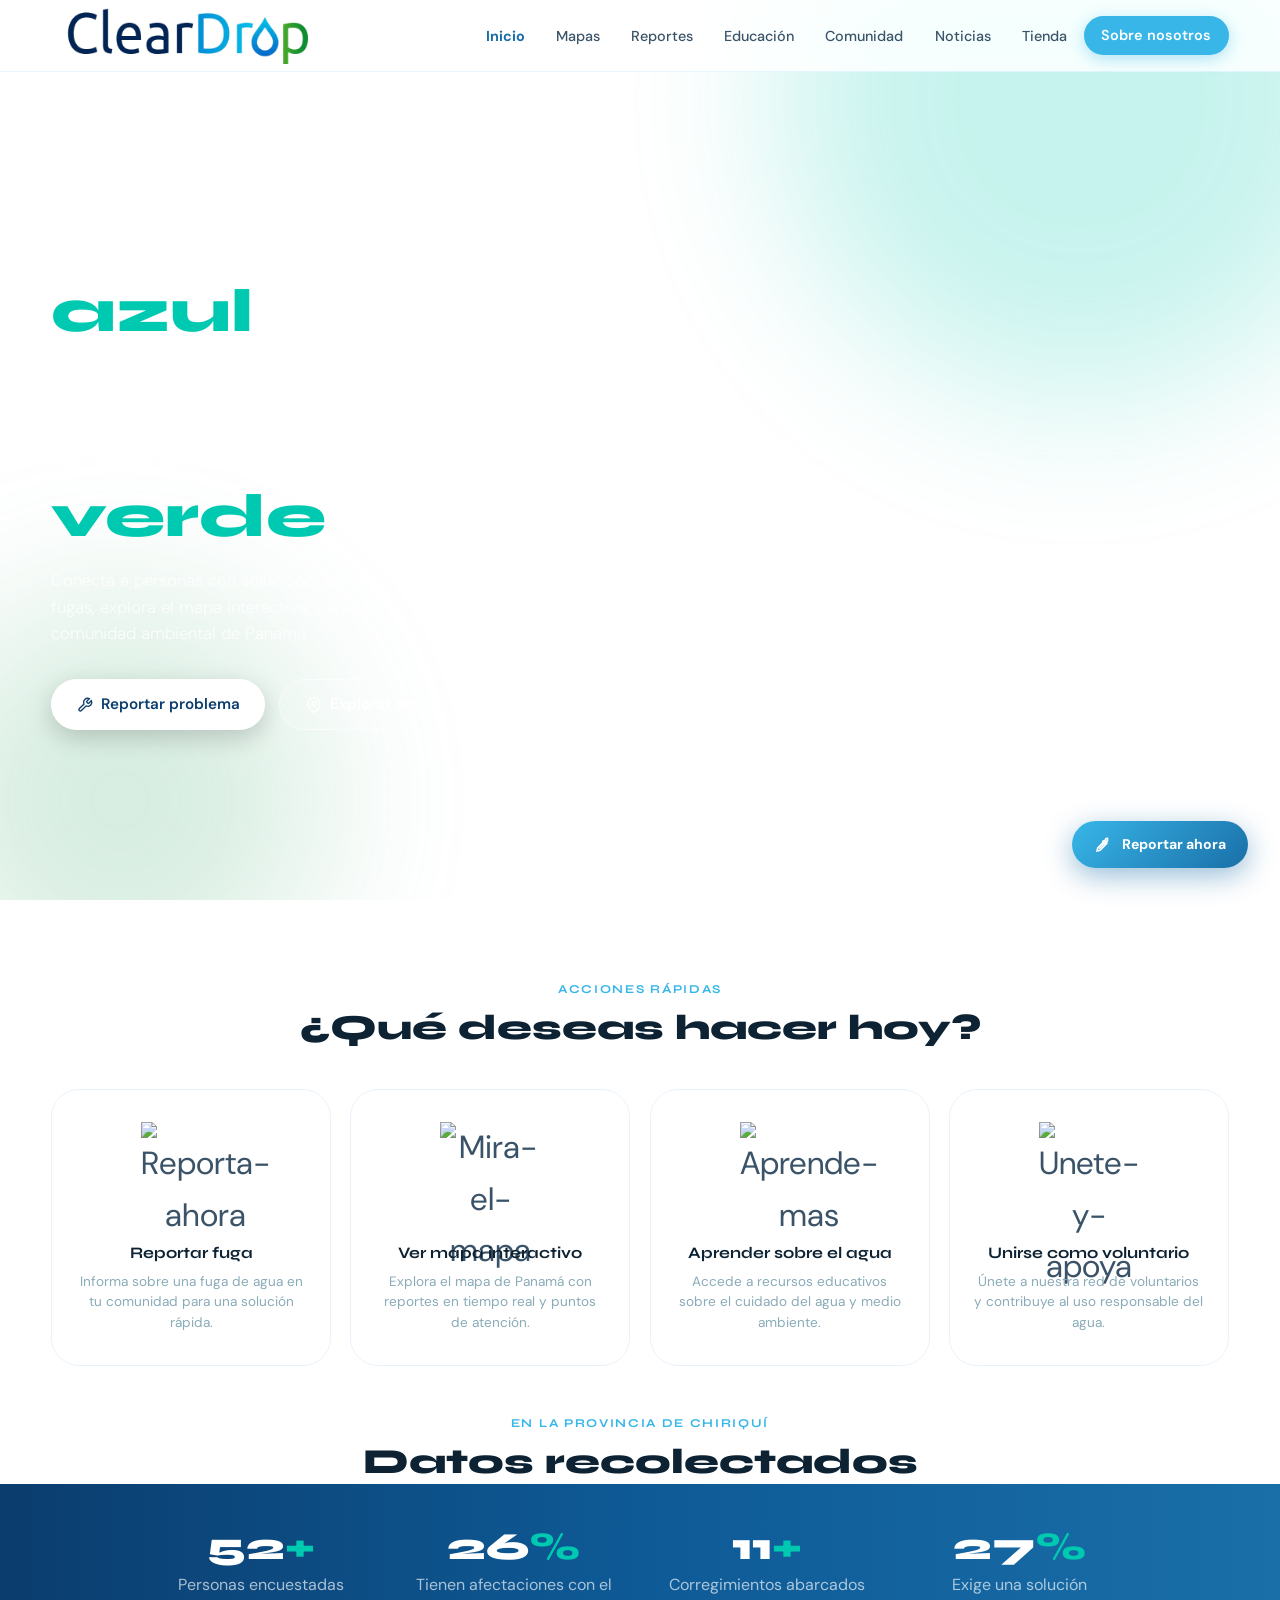
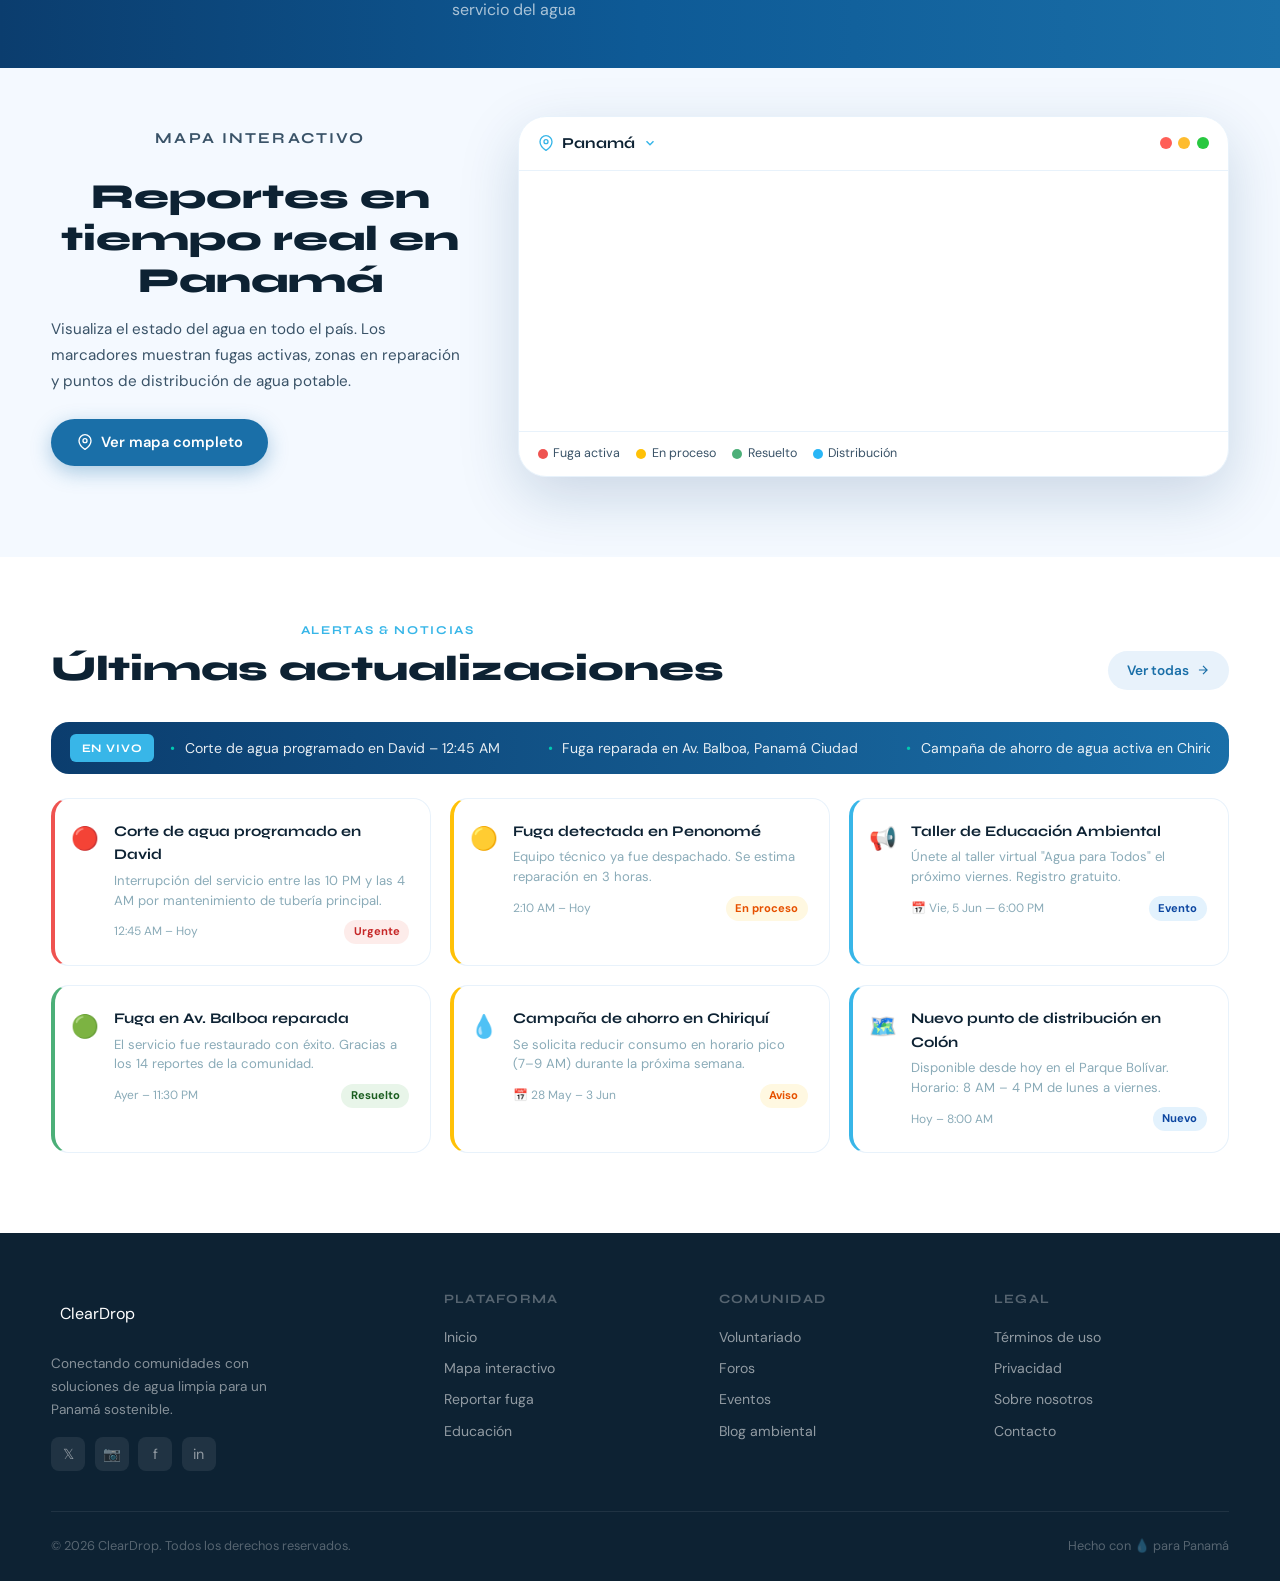
==== commit 2b8f4915: "Update index.html" ====
--- a/index.html
+++ b/index.html
@@ -36,7 +36,7 @@
 
 <!-- Logo -->
 <!--<img src="img/Logosinfondo.png" class="nav-logo" alt="ClearDropLogo">-->
-<img src="img/Captura_de_pantalla_2026-05-28_153221-removebg-preview.png" class="nav-logo-nombre" alt="ClearDrop">
+<img src="Captura_de_pantalla_2026-05-28_153221-removebg-preview.png" class="nav-logo-nombre" alt="ClearDrop">
 
 <!-- Droplet SVG Logo -->
  <!--
@@ -94,7 +94,7 @@
 <section class="hero" id="inicio">
 <!--Video hero-->
 <video autoplay muted loop playinline class="hero-video"> <!--Esto permite que el video se reproduzca en bucle, al igual que en silencio. El playinline es para que se reproduzca en el lugar donde se define-->
-    <source src="video/herovideoCD.mp4" type="video/mp4">
+    <source src="herovideoCD.mp4" type="video/mp4">
 </video>
 
 <div class="hero-blob hero-blob-1"></div>
@@ -649,4 +649,4 @@
 <script src="script.js"></script>
 <script async src="https://maps.googleapis.com/maps/api/js?key=AIzaSyAehDZcKKFUEwb3p1dW0iS8HtBbddp5efg&callback=initMap"></script>
 </body>
-</html>+</html>
